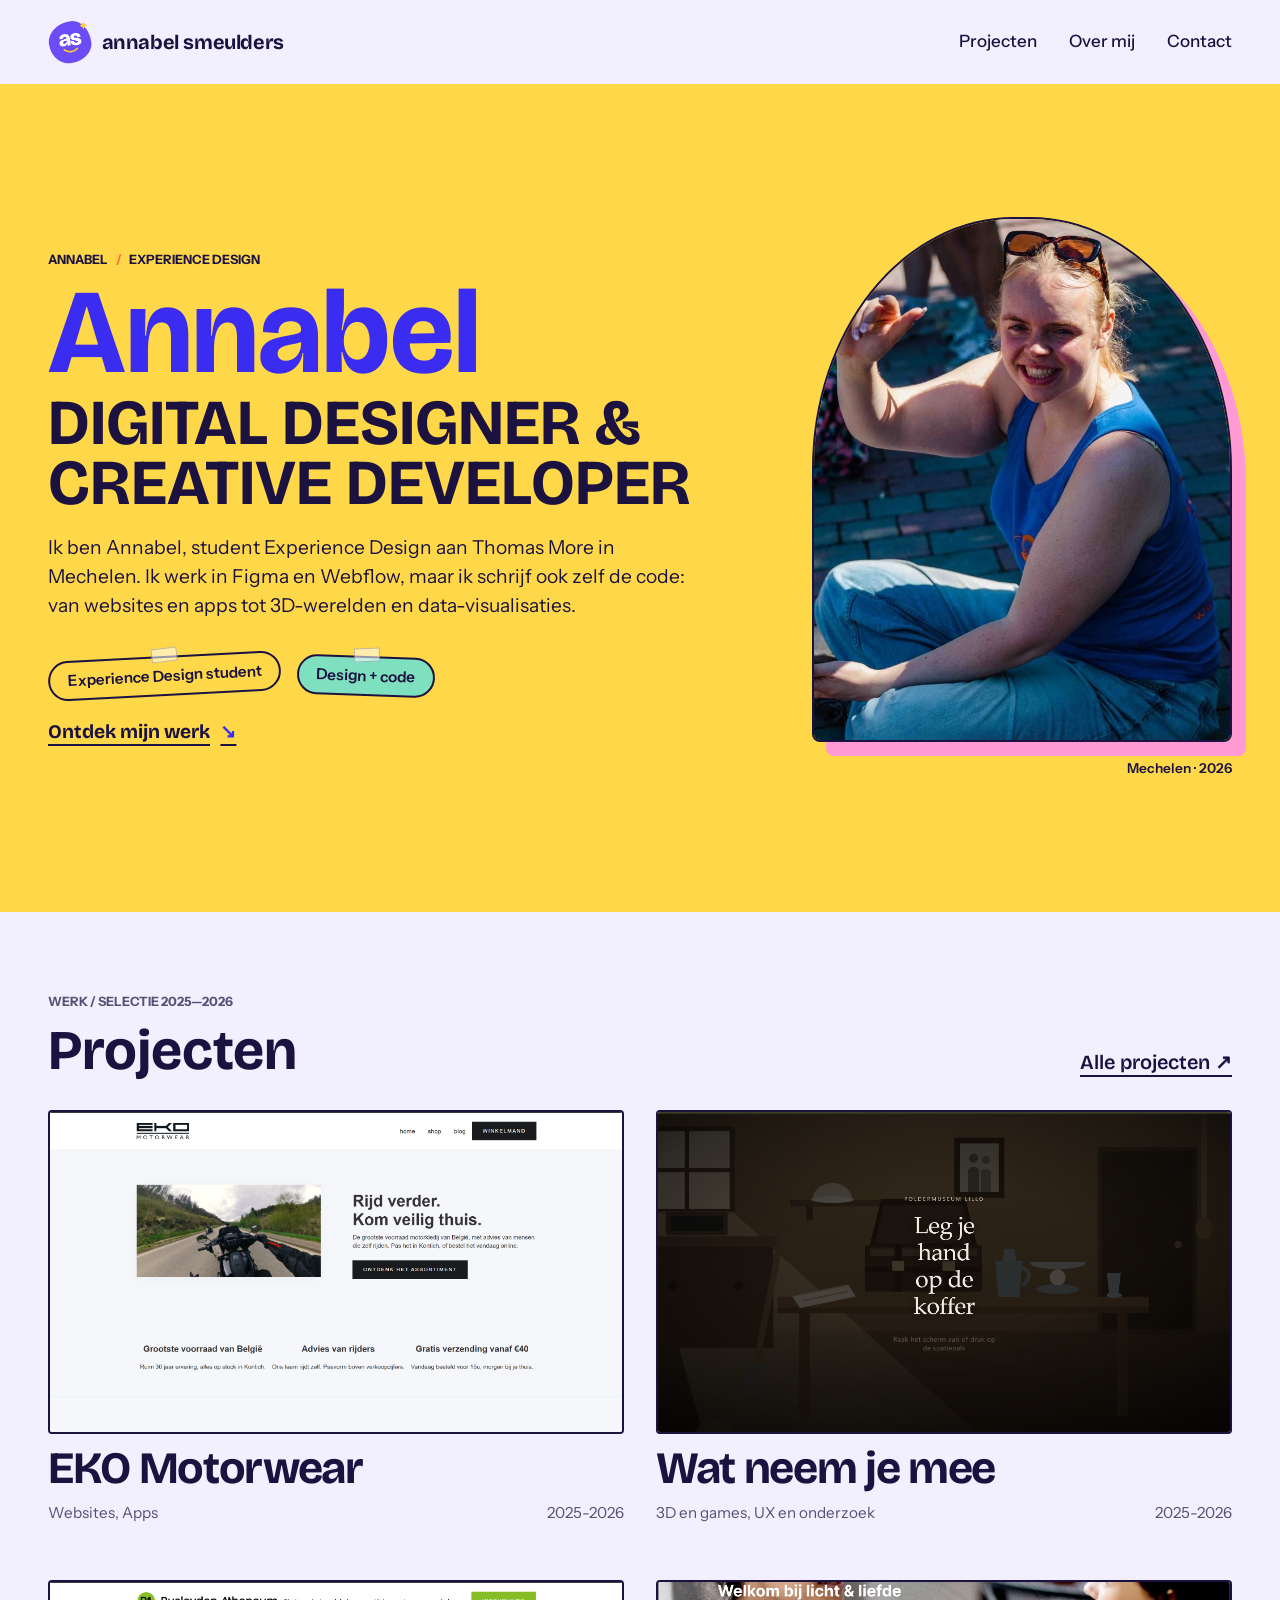
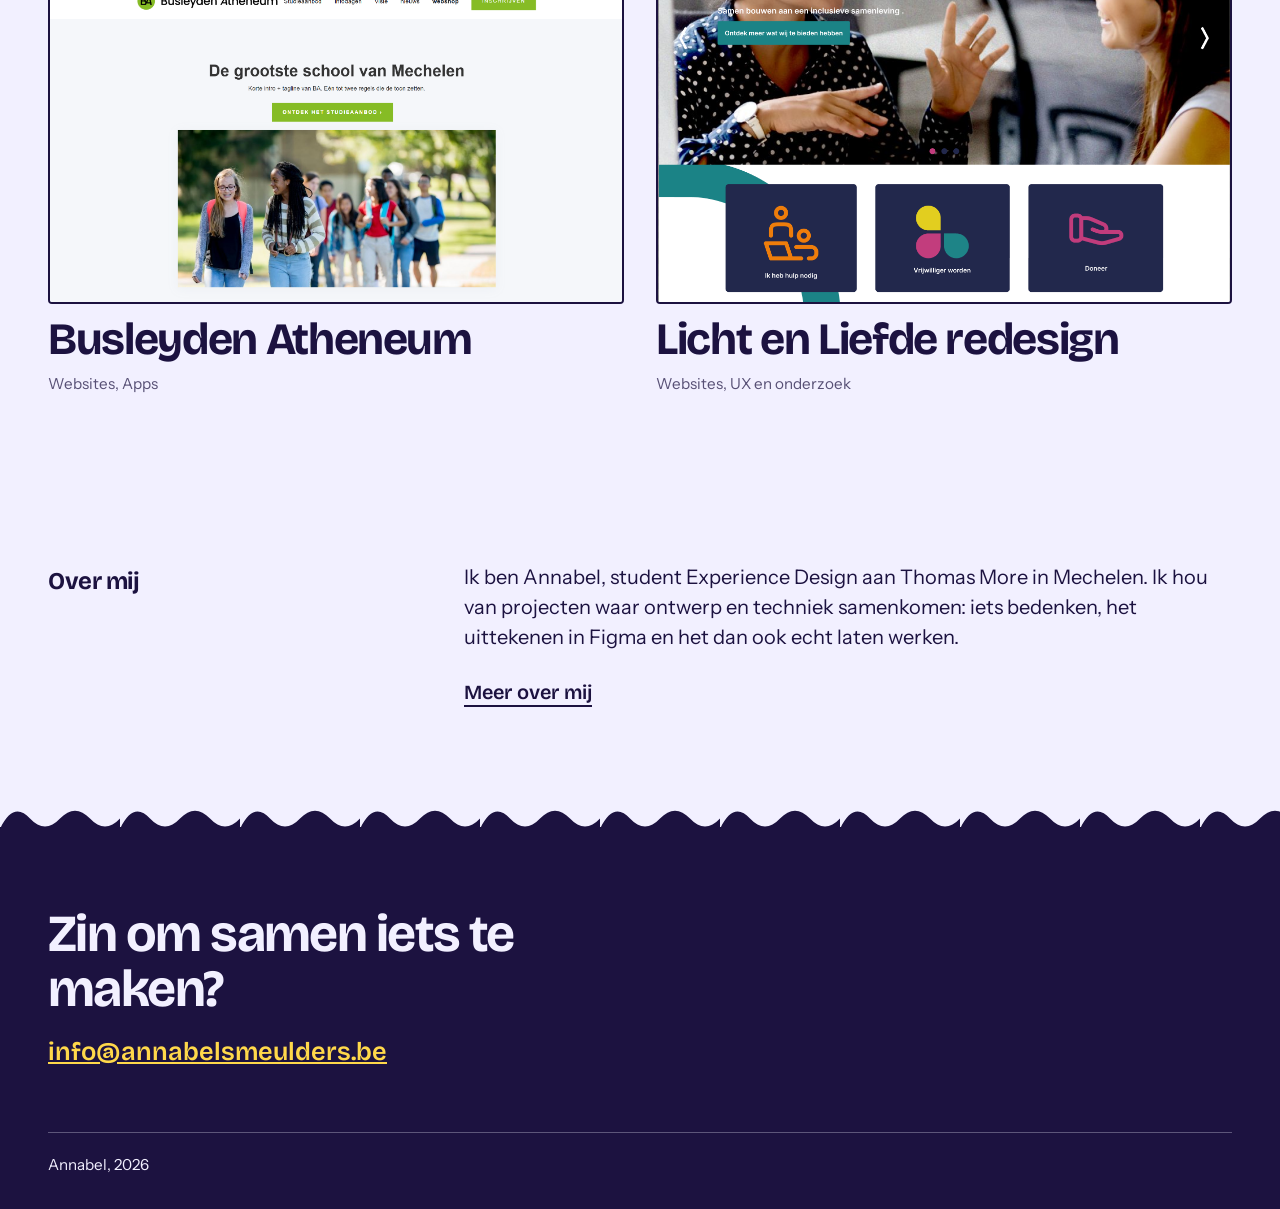
==== index.html @ 8a9bc987 "Eerste versie van het portfolio Co-Authored-By: Claude Opus 5.5 <noreply@anthropic.com>" ====
<!doctype html>
<html lang="nl">
<head>
  <meta charset="utf-8">
  <meta name="viewport" content="width=device-width, initial-scale=1">
  <title>Annabel | Portfolio Experience Design</title>
  <meta name="description" content="Portfolio van Annabel, student Experience Design in Mechelen. Websites, apps, Unity en 3D, data-visualisatie en meer.">
  <meta property="og:type" content="website">
  <meta property="og:title" content="Annabel | Portfolio Experience Design">
  <meta property="og:description" content="Websites, apps, Unity en 3D, data-visualisatie en meer.">
  <meta name="theme-color" content="#f2f0ff">
  <link rel="icon" href="favicon.svg" type="image/svg+xml">
  <link rel="preconnect" href="https://fonts.googleapis.com">
  <link rel="preconnect" href="https://fonts.gstatic.com" crossorigin>
  <link href="https://fonts.googleapis.com/css2?family=Bricolage+Grotesque:opsz,wght@12..96,400..800&family=Instrument+Sans:wght@400..700&display=swap" rel="stylesheet">
  <link rel="stylesheet" href="css/style.css">
</head>
<body data-pagina="home">
<!-- pssst. typ ergens op deze site het woord snake. -->
<main id="main">
  <section class="hero">
    <div class="hero-layout wrap">
      <div class="hero-copy">
        <p class="hero-overline">ANNABEL <span>/</span> EXPERIENCE DESIGN</p>
        <p class="hero-naam" aria-hidden="true">Annabel</p>
        <h1 id="kop"></h1>
        <p class="intro" id="intro"></p>
        <ul class="rollen" id="rollen"></ul>
        <a class="hero-cta" href="#werk">Ontdek mijn werk <span aria-hidden="true">↘</span></a>
      </div>
      <figure class="hero-portret">
        <img class="hero-foto" src="assets/annabel-over-mij.jpg" alt="Annabel lachend buiten in de zon">
        <figcaption>Mechelen · 2026</figcaption>
      </figure>
    </div>
  </section>

  <section class="wrap werk-home" id="werk" aria-labelledby="werk-kop">
    <div class="werk-heading">
      <div>
        <p class="werk-overline">WERK / SELECTIE 2025—2026</p>
        <h2 id="werk-kop">Projecten</h2>
      </div>
      <a class="meer" href="projecten.html">Alle projecten <span aria-hidden="true">↗</span></a>
    </div>
    <ul class="lijst" id="uitgelicht"></ul>
  </section>

  <section class="wrap duo">
    <h2>Over mij</h2>
    <div>
      <p id="over-tekst"></p>
      <a class="meer" href="over-mij.html">Meer over mij</a>
    </div>
  </section>
</main>
<noscript><p class="wrap">Deze site heeft JavaScript nodig om de projecten te tonen. Zet JavaScript aan of mail me via de knop onderaan.</p></noscript>
<script src="content.js"></script>
<script src="js/app.js"></script>
<script src="js/snake.js"></script>
</body>
</html>
---- css/style.css ----
/* ==========================================================================
   STIJL
   Kleuren en lettertypes staan bovenaan als variabelen: pas ze daar aan en
   de hele site verandert mee.
   ========================================================================== */

:root {
  --papier: #f2f0ff;
  --inkt: #1c1240;
  --blauw: #3a2cf0;
  --oranje: #ff6a3d;
  --geel: #ffd84a;
  --roze: #ff9ad5;
  --mint: #7fe0c0;

  --lijn: rgba(28, 18, 64, 0.18);
  --gedempt: rgba(28, 18, 64, 0.72);

  --rand: clamp(1.25rem, 4vw, 3rem);
  --max: 1200px;

  --kop: "Bricolage Grotesque", "Arial Rounded MT Bold", "Helvetica Neue", Arial, sans-serif;
  --tekst: "Instrument Sans", system-ui, -apple-system, "Segoe UI", Roboto, sans-serif;
}

*,
*::before,
*::after {
  box-sizing: border-box;
}

html {
  -webkit-text-size-adjust: 100%;
}

body {
  margin: 0;
  background: var(--papier);
  color: var(--inkt);
  font: 400 1.0625rem/1.6 var(--tekst);
}

img,
svg {
  display: block;
  max-width: 100%;
}

a {
  color: inherit;
}

h1,
h2,
h3 {
  font-family: var(--kop);
  margin: 0;
}

.wrap {
  width: min(100% - 2 * var(--rand), var(--max));
  margin-inline: auto;
}

:focus-visible {
  outline: 3px solid var(--oranje);
  outline-offset: 3px;
  border-radius: 4px;
}

.skip {
  position: absolute;
  left: var(--rand);
  top: -5rem;
  z-index: 100;
  background: var(--inkt);
  color: var(--papier);
  padding: 0.6rem 1rem;
  border-radius: 999px;
}
.skip:focus {
  top: 1rem;
}

/* ---------- Kop en menu ---------- */

.kop {
  display: flex;
  justify-content: space-between;
  align-items: center;
  padding-block: 1.25rem;
}

.logo {
  font: 700 1.25rem/1 var(--kop);
  letter-spacing: -0.02em;
  text-decoration: none;
  display: inline-flex;
  align-items: center;
  gap: 0.6rem;
}
.logo img {
  width: 44px;
  height: 44px;
  object-fit: contain;
  transition: transform 0.15s;
}
.logo:hover img {
  transform: rotate(-8deg) scale(1.05);
}
.logo:hover {
  color: var(--blauw);
}
.logo span,
.menu a {
  white-space: nowrap;
}
@media (max-width: 640px) {
  .logo span {
    display: none;
  }
}

.menu {
  display: flex;
  gap: clamp(1rem, 3vw, 2rem);
}

.menu a {
  text-decoration: none;
  font-weight: 500;
  padding-block: 0.25rem;
}

.menu a:hover,
.menu a[aria-current="page"] {
  text-decoration: underline;
  text-decoration-thickness: 2px;
  text-underline-offset: 0.3em;
}

.menu a[aria-current="page"] {
  text-decoration-color: var(--blauw);
}

/* ---------- Hero ---------- */

.hero {
  display: flex;
  align-items: center;
  min-height: min(840px, calc(100svh - 72px));
  padding-block: 4rem;
  background: var(--geel);
  overflow: hidden;
}

.hero-layout {
  display: grid;
  grid-template-columns: minmax(0, 1.15fr) minmax(280px, 0.8fr);
  align-items: center;
  gap: clamp(2rem, 5vw, 5rem);
}

.hero-copy {
  min-width: 0;
  position: relative;
  z-index: 1;
}

.hero-overline,
.werk-overline {
  margin: 0 0 0.75rem;
  font-size: 0.8rem;
  font-weight: 700;
}

.hero-overline span {
  color: var(--oranje);
  padding-inline: 0.35rem;
}

.hero-naam {
  margin: 0 0 0.75rem;
  color: var(--blauw);
  font: 700 7.5rem/0.82 var(--kop);
}

.hero-portret {
  width: 100%;
  max-width: 420px;
  justify-self: end;
  margin: 0;
}

.hero-foto {
  width: 100%;
  aspect-ratio: 4 / 5;
  object-fit: cover;
  border: 2px solid var(--inkt);
  border-radius: 48% 48% 8px 8px;
  box-shadow: 14px 14px 0 var(--roze);
  animation: portret-zweef 5.5s ease-in-out infinite;
}

@keyframes portret-zweef {
  50% {
    transform: translateY(-8px) rotate(1deg);
    box-shadow: 12px 16px 0 var(--mint);
  }
}

.hero h1 {
  max-width: 20ch;
  font-size: 4rem;
  font-weight: 700;
  line-height: 0.94;
}

.intro {
  margin: 1.25rem 0 0;
  max-width: 54ch;
  font-size: 1.2rem;
  line-height: 1.5;
}

.hero-portret figcaption {
  margin-top: 1rem;
  text-align: right;
  font-size: 0.85rem;
  font-weight: 600;
}

.hero-cta {
  display: inline-flex;
  align-items: center;
  gap: 0.65rem;
  margin-top: 1.5rem;
  font: 700 1.2rem/1.2 var(--kop);
  text-decoration-thickness: 2px;
  text-underline-offset: 0.3em;
}

.hero-cta span {
  display: inline-block;
  color: var(--blauw);
  transition: transform 0.2s ease;
}

.hero-cta:hover span {
  transform: translate(3px, 3px);
}

.loopband {
  overflow: hidden;
  background: var(--inkt);
  color: var(--papier);
  border-block: 2px solid var(--inkt);
}

.loopband-track {
  display: flex;
  align-items: center;
  gap: 1.5rem;
  width: max-content;
  padding-block: 0.85rem;
  animation: band-loop 28s linear infinite;
}

.loopband-track span {
  font: 700 1.1rem/1 var(--kop);
}

.loopband-track span:nth-child(even) {
  color: var(--roze);
}

@keyframes band-loop {
  to { transform: translateX(-50%); }
}

.werk-home {
  padding-block: 5rem;
}

.werk-heading {
  display: flex;
  justify-content: space-between;
  align-items: end;
  gap: 2rem;
  margin-bottom: 2rem;
}

.werk-overline {
  color: var(--gedempt);
}

.werk-heading h2 {
  font: 700 3.5rem/0.95 var(--kop);
}

.werk-heading .meer {
  flex: 0 0 auto;
  margin: 0 0 0.25rem;
}

#uitgelicht {
  display: grid;
  grid-template-columns: repeat(2, minmax(0, 1fr));
  gap: 3.5rem 2rem;
  padding: 0;
  border: 0;
}

#uitgelicht > li {
  min-width: 0;
  border: 0;
}

#uitgelicht .rij {
  display: grid;
  grid-template-columns: minmax(0, 1fr);
  grid-template-areas: "thumb" "titel" "info";
  gap: 0.85rem;
  padding: 0;
}

#uitgelicht .rij-thumb {
  width: 100%;
  aspect-ratio: 16 / 9;
  border-radius: 4px;
  transition: transform 0.35s cubic-bezier(0.2, 0.7, 0.2, 1);
}

#uitgelicht .rij:hover .rij-thumb,
#uitgelicht .rij:focus-visible .rij-thumb {
  transform: translateY(-5px) rotate(-1deg);
}

#uitgelicht .rij-titel {
  font-size: 2.8rem;
  line-height: 0.95;
}

#uitgelicht .rij-info {
  flex-direction: row;
  justify-content: space-between;
  gap: 1rem;
  text-align: left;
}

@media (max-width: 899px) {
  .hero {
    min-height: 0;
    padding-block: 3.5rem;
  }
  .hero-layout {
    grid-template-columns: minmax(0, 1fr);
    gap: 2.5rem;
  }
  .hero-naam {
    font-size: 6rem;
  }
  .hero h1 {
    font-size: 3.5rem;
  }
  .hero-portret {
    max-width: 360px;
  }
}

@media (max-width: 720px) {
  .hero {
    padding-block: 3rem;
  }
  .hero-layout {
    gap: 2rem;
  }
  .hero-naam {
    font-size: 4.5rem;
  }
  .hero h1 {
    font-size: 2.75rem;
  }
  .intro {
    font-size: 1.05rem;
  }
  .hero-portret {
    max-width: 280px;
    justify-self: center;
  }
  .werk-home {
    padding-block: 3.5rem;
  }
  .werk-heading {
    align-items: flex-start;
    flex-direction: column;
    gap: 1rem;
  }
  .werk-heading h2 {
    font-size: 2.5rem;
  }
  #uitgelicht {
    grid-template-columns: minmax(0, 1fr);
    gap: 2.5rem;
  }
  #uitgelicht > li:first-child {
    grid-column: auto;
  }
  #uitgelicht .rij-titel {
    font-size: 2.4rem;
  }
}

/* ---------- Stickers: de rollen-badges onder de intro ---------- */

.rollen {
  list-style: none;
  display: flex;
  flex-wrap: wrap;
  gap: 0.9rem 1rem;
  margin: 2.25rem 0 0;
  padding: 0;
}

.sticker {
  position: relative;
  font: 600 0.95rem/1.2 var(--tekst);
  background: var(--papier);
  border: 2px solid var(--inkt);
  border-radius: 999px;
  padding: 0.55rem 1.1rem;
}

/* elke sticker krijgt een eigen kleur, een eigen scheve hoek en een "plakbandje" */
.sticker::before {
  content: "";
  position: absolute;
  top: -0.6rem;
  left: 50%;
  width: 1.6rem;
  height: 0.85rem;
  background: rgba(255, 255, 255, 0.55);
  border: 1px solid rgba(28, 18, 64, 0.25);
  transform: translateX(-50%) rotate(-4deg);
}

.sticker.s0 { background: var(--geel); transform: rotate(-3deg); }
.sticker.s1 { background: var(--mint); transform: rotate(2deg); }
.sticker.s2 { background: var(--roze); transform: rotate(-2deg); }
.sticker.s3 { background: #d8d2ff; transform: rotate(3deg); }

.sticker:hover {
  transform: rotate(0deg) scale(1.06);
}

/* De woorden van de kop schuiven één keer omhoog. */
.w {
  display: inline-block;
  overflow: hidden;
  vertical-align: top;
  padding: 0 0.04em 0.12em;
  margin: 0 -0.04em -0.12em;
}
.w > span {
  display: inline-block;
  animation: op 0.75s cubic-bezier(0.2, 0.7, 0.2, 1) both;
  animation-delay: calc(var(--i) * 60ms);
}
@keyframes op {
  from {
    transform: translateY(105%);
  }
}

/* ---------- Projectenlijst (het hart van de site) ---------- */

.lijst {
  list-style: none;
  margin: 0;
  padding: 0;
  border-top: 2px solid var(--inkt);
}

.lijst > li {
  border-bottom: 1px solid var(--lijn);
  animation: rij-binnen 0.65s cubic-bezier(0.2, 0.7, 0.2, 1) both;
}
.lijst > li:nth-child(2) { animation-delay: 80ms; }
.lijst > li:nth-child(3) { animation-delay: 160ms; }
.lijst > li:nth-child(4) { animation-delay: 240ms; }
.lijst > li:nth-child(5) { animation-delay: 320ms; }
.lijst > li:nth-child(6) { animation-delay: 400ms; }
@keyframes rij-binnen {
  from {
    opacity: 0;
    transform: translateY(16px);
  }
}

.rij {
  display: grid;
  grid-template-columns: 1fr auto 112px;
  grid-template-areas: "titel info thumb";
  align-items: center;
  gap: 0.25rem 1.5rem;
  padding-block: clamp(0.9rem, 2vw, 1.4rem);
  text-decoration: none;
}

.rij-titel {
  grid-area: titel;
  font: 700 clamp(2rem, 6vw, 4.75rem) / 1 var(--kop);
  letter-spacing: -0.03em;
}

.rij-info {
  grid-area: info;
  display: flex;
  flex-direction: column;
  text-align: right;
  font-size: 0.95rem;
  line-height: 1.35;
  color: var(--gedempt);
}

.rij-thumb {
  grid-area: thumb;
  aspect-ratio: 4 / 3;
  border: 2px solid var(--inkt);
  border-radius: 12px;
  overflow: hidden;
}

/* Bij hover of toetsenbord-focus: titel wordt blauw en de cover draait even */
.rij-titel {
  display: inline-block;
  transition: transform 0.15s, color 0.15s;
}
.rij:hover .rij-titel,
.rij:focus-visible .rij-titel {
  color: var(--blauw);
  transform: rotate(-1.5deg);
}
.rij-thumb {
  transition: transform 0.2s;
}
.rij:hover .rij-thumb,
.rij:focus-visible .rij-thumb {
  transform: rotate(-5deg) scale(1.12);
}

.meer {
  display: inline-block;
  margin-top: 1.75rem;
  font: 600 1.25rem/1.2 var(--kop);
  text-decoration: underline;
  text-decoration-thickness: 2px;
  text-underline-offset: 0.3em;
}
.meer:hover {
  color: var(--blauw);
}

.cover svg,
.cover img,
.rij-thumb svg,
.rij-thumb img {
  width: 100%;
  height: 100%;
  object-fit: cover;
}

/* Telefoon: cover rechts naast titel en info */
@media (max-width: 720px) {
  .rij {
    grid-template-columns: 1fr 84px;
    grid-template-areas:
      "titel thumb"
      "info thumb";
  }
  .rij-info {
    text-align: left;
  }
  .rij-thumb {
    aspect-ratio: 1;
  }
}

/* ---------- Confetti en toast (Konami-code) ---------- */

.confetti-laag {
  position: fixed;
  inset: 0;
  pointer-events: none;
  overflow: hidden;
  z-index: 200;
}
.confetti-laag i {
  position: absolute;
  top: -12px;
  left: var(--x);
  width: 9px;
  height: 13px;
  background: var(--k);
  border-radius: 2px;
  opacity: 0.95;
  animation: confetti-val var(--d) var(--v) cubic-bezier(0.4, 0, 0.6, 1) forwards;
}
@keyframes confetti-val {
  to {
    transform: translateY(105vh) rotate(var(--r));
    opacity: 0.5;
  }
}

.toast {
  position: fixed;
  left: 50%;
  bottom: 2rem;
  z-index: 210;
  background: var(--inkt);
  color: var(--papier);
  padding: 0.85rem 1.4rem;
  border-radius: 999px;
  font-weight: 600;
  box-shadow: 4px 4px 0 rgba(0, 0, 0, 0.25);
  opacity: 0;
  transform: translate(-50%, 16px);
  transition: opacity 0.3s, transform 0.3s;
}
.toast.zichtbaar {
  opacity: 1;
  transform: translate(-50%, 0);
}

/* ---------- Snake (verstopte verrassing) ---------- */

.snake-overlay {
  position: fixed;
  inset: 0;
  z-index: 300;
  display: flex;
  align-items: center;
  justify-content: center;
  padding: 1rem;
  background: rgba(28, 18, 64, 0.6);
}
.snake-overlay[hidden] {
  display: none;
}
.snake-card {
  position: relative;
  width: min(92vw, 380px);
  text-align: center;
  background: var(--papier);
  border: 3px solid var(--inkt);
  border-radius: 24px;
  box-shadow: 8px 8px 0 var(--inkt);
  padding: 1.75rem;
  transform: rotate(-1deg);
}
.snake-close {
  position: absolute;
  top: 0.6rem;
  right: 0.6rem;
  width: 2.15rem;
  height: 2.15rem;
  border-radius: 999px;
  border: 2px solid var(--inkt);
  background: var(--roze);
  font-size: 1.2rem;
  line-height: 1;
  cursor: pointer;
}
.snake-kicker {
  margin: 0;
  font-size: 0.85rem;
  font-weight: 700;
  color: var(--blauw);
}
.snake-titel {
  margin: 0.2rem 0 0.85rem;
  font-size: 1.6rem;
  letter-spacing: -0.02em;
}
.snake-score-row {
  display: flex;
  justify-content: center;
  gap: 1.5rem;
  margin-bottom: 0.85rem;
  font-size: 0.95rem;
}
#snakeCanvas {
  display: block;
  margin: 0 auto;
  max-width: 100%;
  height: auto;
  border: 2px solid var(--inkt);
  border-radius: 12px;
  touch-action: none;
}
.snake-hint {
  margin: 0.85rem 0 0.5rem;
  font-size: 0.85rem;
  color: var(--gedempt);
}
.snake-dpad {
  display: grid;
  grid-template-columns: repeat(3, 2.5rem);
  grid-template-rows: repeat(2, 2.5rem);
  gap: 0.4rem;
  justify-content: center;
  margin-top: 0.75rem;
}
.snake-dpad button {
  border: 2px solid var(--inkt);
  border-radius: 10px;
  background: var(--geel);
  font-size: 1.05rem;
  cursor: pointer;
  box-shadow: 2px 2px 0 var(--inkt);
}
.snake-dpad button[data-dir="up"] { grid-column: 2; grid-row: 1; }
.snake-dpad button[data-dir="left"] { grid-column: 1; grid-row: 2; }
.snake-dpad button[data-dir="down"] { grid-column: 2; grid-row: 2; }
.snake-dpad button[data-dir="right"] { grid-column: 3; grid-row: 2; }

@media (hover: hover) and (pointer: fine) {
  .snake-dpad {
    display: none; /* op desktop speel je toch met het toetsenbord */
  }
}

/* ---------- Duo-blok (label links, tekst rechts) ---------- */

.duo {
  display: grid;
  grid-template-columns: minmax(0, 1fr) minmax(0, 2fr);
  gap: 1rem 2rem;
  padding-block: clamp(3rem, 8vw, 5.5rem);
}
.duo h2 {
  font-size: 1.5rem;
  letter-spacing: -0.02em;
}
.duo p {
  margin: 0;
  max-width: 62ch;
  font-size: 1.25rem;
  line-height: 1.5;
}

/* ---------- Projectenpagina ---------- */

.paginakop {
  padding-top: clamp(2rem, 6vw, 4rem);
  padding-bottom: 2rem;
}
.paginakop h1 {
  font-size: clamp(2.6rem, 8vw, 6rem);
  line-height: 0.95;
  letter-spacing: -0.035em;
  font-weight: 700;
}

.filters {
  display: flex;
  flex-wrap: wrap;
  gap: 0.6rem;
  margin-bottom: 1rem;
}

.chip {
  font: 600 1rem/1 var(--tekst);
  color: inherit;
  background: var(--papier);
  border: 2px solid var(--inkt);
  border-radius: 999px;
  padding: 0.55rem 1rem;
  cursor: pointer;
  box-shadow: 3px 3px 0 var(--inkt);
  transition: transform 0.12s, box-shadow 0.12s, background 0.12s;
}
.chip:hover {
  transform: translate(-1px, -1px);
  box-shadow: 4px 4px 0 var(--inkt);
}
.chip[aria-pressed="true"] {
  background: var(--blauw);
  color: #fff;
  transform: translate(2px, 2px);
  box-shadow: 1px 1px 0 var(--inkt);
}

.teller {
  margin: 0 0 1.5rem;
  color: var(--gedempt);
  font-size: 0.95rem;
}

.klein {
  padding-block: clamp(3rem, 8vw, 5rem);
}
.klein h2 {
  font-size: 1.5rem;
  letter-spacing: -0.02em;
  margin-bottom: 1rem;
}
.klein-lijst {
  list-style: none;
  margin: 0;
  padding: 0;
  border-top: 2px solid var(--inkt);
}
.klein-rij {
  display: grid;
  grid-template-columns: minmax(0, 1fr) minmax(0, 2fr) minmax(0, 1fr);
  gap: 0.25rem 2rem;
  padding-block: 1rem;
  border-bottom: 1px solid var(--lijn);
}
.klein-rij strong {
  font: 700 1.125rem/1.3 var(--kop);
}
.klein-rij span:last-child {
  color: var(--gedempt);
  text-align: right;
}

/* ---------- Projectpagina ---------- */

.project {
  padding-top: clamp(1.5rem, 4vw, 2.5rem);
  padding-bottom: clamp(3rem, 8vw, 5rem);
}
.terug {
  display: inline-block;
  margin-bottom: 1.5rem;
  font-weight: 500;
}
.project h1 {
  font-size: clamp(2.6rem, 8vw, 6rem);
  line-height: 0.95;
  letter-spacing: -0.035em;
  font-weight: 700;
  max-width: 16ch;
}
.lead {
  margin: 1.5rem 0 0;
  max-width: 50ch;
  font-size: clamp(1.15rem, 2vw, 1.4rem);
  line-height: 1.45;
}

.knoppen {
  display: flex;
  flex-wrap: wrap;
  gap: 0.75rem;
  margin-top: 1.75rem;
}
.knop {
  display: inline-block;
  padding: 0.8rem 1.35rem;
  border-radius: 999px;
  background: var(--geel);
  color: var(--inkt);
  font-weight: 700;
  text-decoration: none;
  border: 2px solid var(--inkt);
  box-shadow: 4px 4px 0 var(--inkt);
  transition: transform 0.12s, box-shadow 0.12s;
}
.knop:hover {
  transform: translate(-2px, -2px);
  box-shadow: 6px 6px 0 var(--inkt);
}
.knop:active {
  transform: translate(2px, 2px);
  box-shadow: 1px 1px 0 var(--inkt);
}

.meta {
  display: grid;
  grid-template-columns: repeat(auto-fit, minmax(170px, 1fr));
  gap: 1.25rem 2rem;
  margin: 2.5rem 0;
  padding-top: 1.25rem;
  border-top: 2px solid var(--inkt);
}
.meta dt {
  font-size: 0.9rem;
  color: var(--gedempt);
}
.meta dd {
  margin: 0.15rem 0 0;
  font-weight: 500;
}

.cover {
  position: relative;
  aspect-ratio: 16 / 9;
  border-radius: 16px;
  overflow: hidden;
  border: 2px solid var(--inkt);
  transform: rotate(-0.6deg);
}
.cover::after {
  content: "";
  position: absolute;
  top: -0.7rem;
  left: 2rem;
  width: 3.5rem;
  height: 1.5rem;
  background: rgba(255, 255, 255, 0.6);
  border: 1px solid rgba(28, 18, 64, 0.3);
  transform: rotate(-5deg);
  z-index: 2;
}

.sectie {
  display: grid;
  grid-template-columns: minmax(0, 1fr) minmax(0, 2fr);
  gap: 1rem 2rem;
  padding-block: clamp(2rem, 5vw, 3rem);
  border-top: 1px solid var(--lijn);
}
.sectie:first-of-type {
  margin-top: clamp(2rem, 5vw, 3.5rem);
  border-top: 2px solid var(--inkt);
}
.sectie h2 {
  font-size: 1.5rem;
  letter-spacing: -0.02em;
}
.tekst {
  max-width: 62ch;
}
.tekst p {
  margin: 0 0 1em;
}
.tekst p:last-child {
  margin-bottom: 0;
}
.tekst ul {
  margin: 0;
  padding-left: 1.2em;
}
.tekst li {
  margin-bottom: 0.5em;
}
.stap + .stap {
  margin-top: 1.75rem;
}
.stap h3 {
  font-size: 1.15rem;
  letter-spacing: -0.01em;
  margin-bottom: 0.35rem;
}
.stap p {
  margin: 0;
}

.media {
  display: grid;
  gap: 1.5rem;
  grid-template-columns: repeat(auto-fit, minmax(min(100%, 320px), 1fr));
}
.media img {
  width: 100%;
  border-radius: 16px;
  border: 2px solid var(--inkt);
}
.media figcaption {
  margin-top: 0.5rem;
  font-size: 0.95rem;
  color: var(--gedempt);
}
.video {
  grid-column: 1 / -1;
  aspect-ratio: 16 / 9;
  border-radius: 16px;
  overflow: hidden;
  border: 2px solid var(--inkt);
}
.video iframe {
  width: 100%;
  height: 100%;
  border: 0;
}

.volgende {
  margin-top: clamp(3rem, 8vw, 5rem);
}
.volgende > p {
  margin: 0 0 0.75rem;
  font-weight: 500;
}

/* ---------- Over mij en contact ---------- */

.over {
  display: grid;
  grid-template-columns: minmax(0, 3fr) minmax(0, 2fr);
  gap: clamp(2rem, 6vw, 5rem);
  padding-bottom: clamp(3rem, 8vw, 5rem);
}
.over .tekst p {
  font-size: 1.2rem;
  line-height: 1.55;
}
.over-foto {
  width: 100%;
  max-width: 420px;
  border-radius: 16px;
  border: 2px solid var(--inkt);
  margin-bottom: 2rem;
}
.groep + .groep {
  margin-top: 2rem;
}
.groep h2 {
  font-size: 1.25rem;
  letter-spacing: -0.02em;
  margin-bottom: 0.75rem;
}
.tags {
  display: flex;
  flex-wrap: wrap;
  gap: 0.6rem;
  list-style: none;
  margin: 0;
  padding: 0;
}
.tags li {
  border: 2px solid var(--inkt);
  background: var(--papier);
  border-radius: 999px;
  padding: 0.3rem 0.85rem;
  font-size: 0.95rem;
  font-weight: 600;
  box-shadow: 2px 2px 0 var(--inkt);
}
.tags li:nth-child(3n+1) { background: var(--geel); }
.tags li:nth-child(3n+2) { background: var(--mint); }
.tags li:nth-child(3n+3) { background: var(--roze); }

.contact-mail {
  position: relative;
  display: inline-block;
  margin-top: 1.75rem;
  padding: 0.9rem 1.75rem;
  background: var(--geel);
  border: 2px solid var(--inkt);
  border-radius: 20px;
  box-shadow: 5px 5px 0 var(--inkt);
  font: 700 clamp(1.5rem, 4.5vw, 2.75rem) / 1.1 var(--kop);
  letter-spacing: -0.03em;
  text-decoration: none;
  overflow-wrap: anywhere;
  transform: rotate(-1deg);
  transition: transform 0.15s, box-shadow 0.15s;
}
.contact-mail:hover {
  transform: rotate(0deg) translate(-2px, -2px);
  box-shadow: 7px 7px 0 var(--inkt);
}
.contact-mail:active {
  transform: translate(3px, 3px);
  box-shadow: 1px 1px 0 var(--inkt);
}
.contact-links {
  list-style: none;
  padding: 0;
  margin: 2.5rem 0 0;
  display: flex;
  flex-wrap: wrap;
  gap: 0.75rem 2rem;
  font-size: 1.15rem;
}
.contact-pagina {
  padding-bottom: clamp(3rem, 8vw, 6rem);
}

/* ---------- Voet ---------- */

.voet {
  position: relative;
  background: var(--inkt);
  color: var(--papier);
  padding-block: clamp(3rem, 8vw, 5rem) 2rem;
  margin-top: 2rem;
}
.voet::before {
  content: "";
  position: absolute;
  top: -1.2rem;
  left: 0;
  width: 100%;
  height: 1.3rem;
  background-color: var(--inkt);
  -webkit-mask: url("data:image/svg+xml,%3Csvg xmlns='http://www.w3.org/2000/svg' viewBox='0 0 120 20' preserveAspectRatio='none'%3E%3Cpath d='M0 20 C 10 0, 20 0, 30 10 S 50 20, 60 10 S 80 0, 90 10 S 110 20, 120 10 L120 20 Z'/%3E%3C/svg%3E") repeat-x;
  mask: url("data:image/svg+xml,%3Csvg xmlns='http://www.w3.org/2000/svg' viewBox='0 0 120 20' preserveAspectRatio='none'%3E%3Cpath d='M0 20 C 10 0, 20 0, 30 10 S 50 20, 60 10 S 80 0, 90 10 S 110 20, 120 10 L120 20 Z'/%3E%3C/svg%3E") repeat-x;
  -webkit-mask-size: 120px 100%;
  mask-size: 120px 100%;
}
.voet h2 {
  font-size: clamp(1.8rem, 4.5vw, 3.25rem);
  line-height: 1.05;
  letter-spacing: -0.03em;
  max-width: 18ch;
}
.voet-mail {
  display: inline-block;
  margin-top: 1.25rem;
  font: 600 clamp(1.15rem, 2.4vw, 1.6rem) / 1.2 var(--kop);
  color: var(--geel);
  overflow-wrap: anywhere;
}
.voet-onder {
  display: flex;
  flex-wrap: wrap;
  justify-content: space-between;
  gap: 1rem 2rem;
  margin-top: clamp(2.5rem, 6vw, 4rem);
  padding-top: 1.25rem;
  border-top: 1px solid rgba(242, 240, 255, 0.3);
  font-size: 0.95rem;
}
.voet-onder ul {
  list-style: none;
  margin: 0;
  padding: 0;
  display: flex;
  flex-wrap: wrap;
  gap: 0.5rem 1.5rem;
}
.voet :focus-visible {
  outline-color: var(--geel);
}

/* ---------- Over mij: de persoon achter alles ---------- */

.persoon {
  padding-block: clamp(2.5rem, 6vw, 4rem) clamp(3rem, 8vw, 5rem);
  border-top: 2px solid var(--inkt);
}
.persoon > h2 {
  font: 700 clamp(2.25rem, 6vw, 3.5rem)/0.95 var(--kop);
  letter-spacing: -0.03em;
}
.persoon-intro {
  max-width: 62ch;
  margin: 1.25rem 0 0;
  font-size: 1.2rem;
  line-height: 1.55;
}
.persoon-blok {
  display: grid;
  grid-template-columns: minmax(0, 2fr) minmax(0, 3fr);
  gap: clamp(1.5rem, 5vw, 4rem);
  align-items: center;
  margin-top: clamp(2.5rem, 6vw, 4rem);
}
.persoon-blok:nth-child(even) img {
  order: 2;
}
.persoon-blok img {
  width: 100%;
  max-height: 560px;
  object-fit: cover;
  object-position: 50% 70%;
  border-radius: 16px;
  border: 2px solid var(--inkt);
}
.persoon-blok .tekst p {
  font-size: 1.125rem;
  line-height: 1.55;
}
.persoon-blok h3 {
  font-size: 1.5rem;
  letter-spacing: -0.02em;
  margin-bottom: 0.75rem;
}

/* ---------- Klein scherm ---------- */

@media (max-width: 720px) {
  .duo,
  .sectie,
  .over,
  .persoon-blok {
    grid-template-columns: 1fr;
  }
  .persoon-blok:nth-child(even) img {
    order: 0;
  }
  .klein-rij {
    grid-template-columns: 1fr;
  }
  .klein-rij span:last-child {
    text-align: left;
  }
}

/* ---------- Minder beweging als iemand dat instelt ---------- */

@media (prefers-reduced-motion: reduce) {
  .w > span {
    animation: none;
  }
  .hero-foto,
  .lijst > li,
  .loopband-track {
    animation: none;
  }
  .hero-cta span,
  #uitgelicht .rij-thumb {
    transition: none;
  }
  .rij-thumb {
    transition: none;
  }
  .rij:hover .rij-thumb,
  .rij:focus-visible .rij-thumb {
    transform: none;
  }
  #uitgelicht .rij:hover .rij-thumb,
  #uitgelicht .rij:focus-visible .rij-thumb {
    transform: none;
  }
}
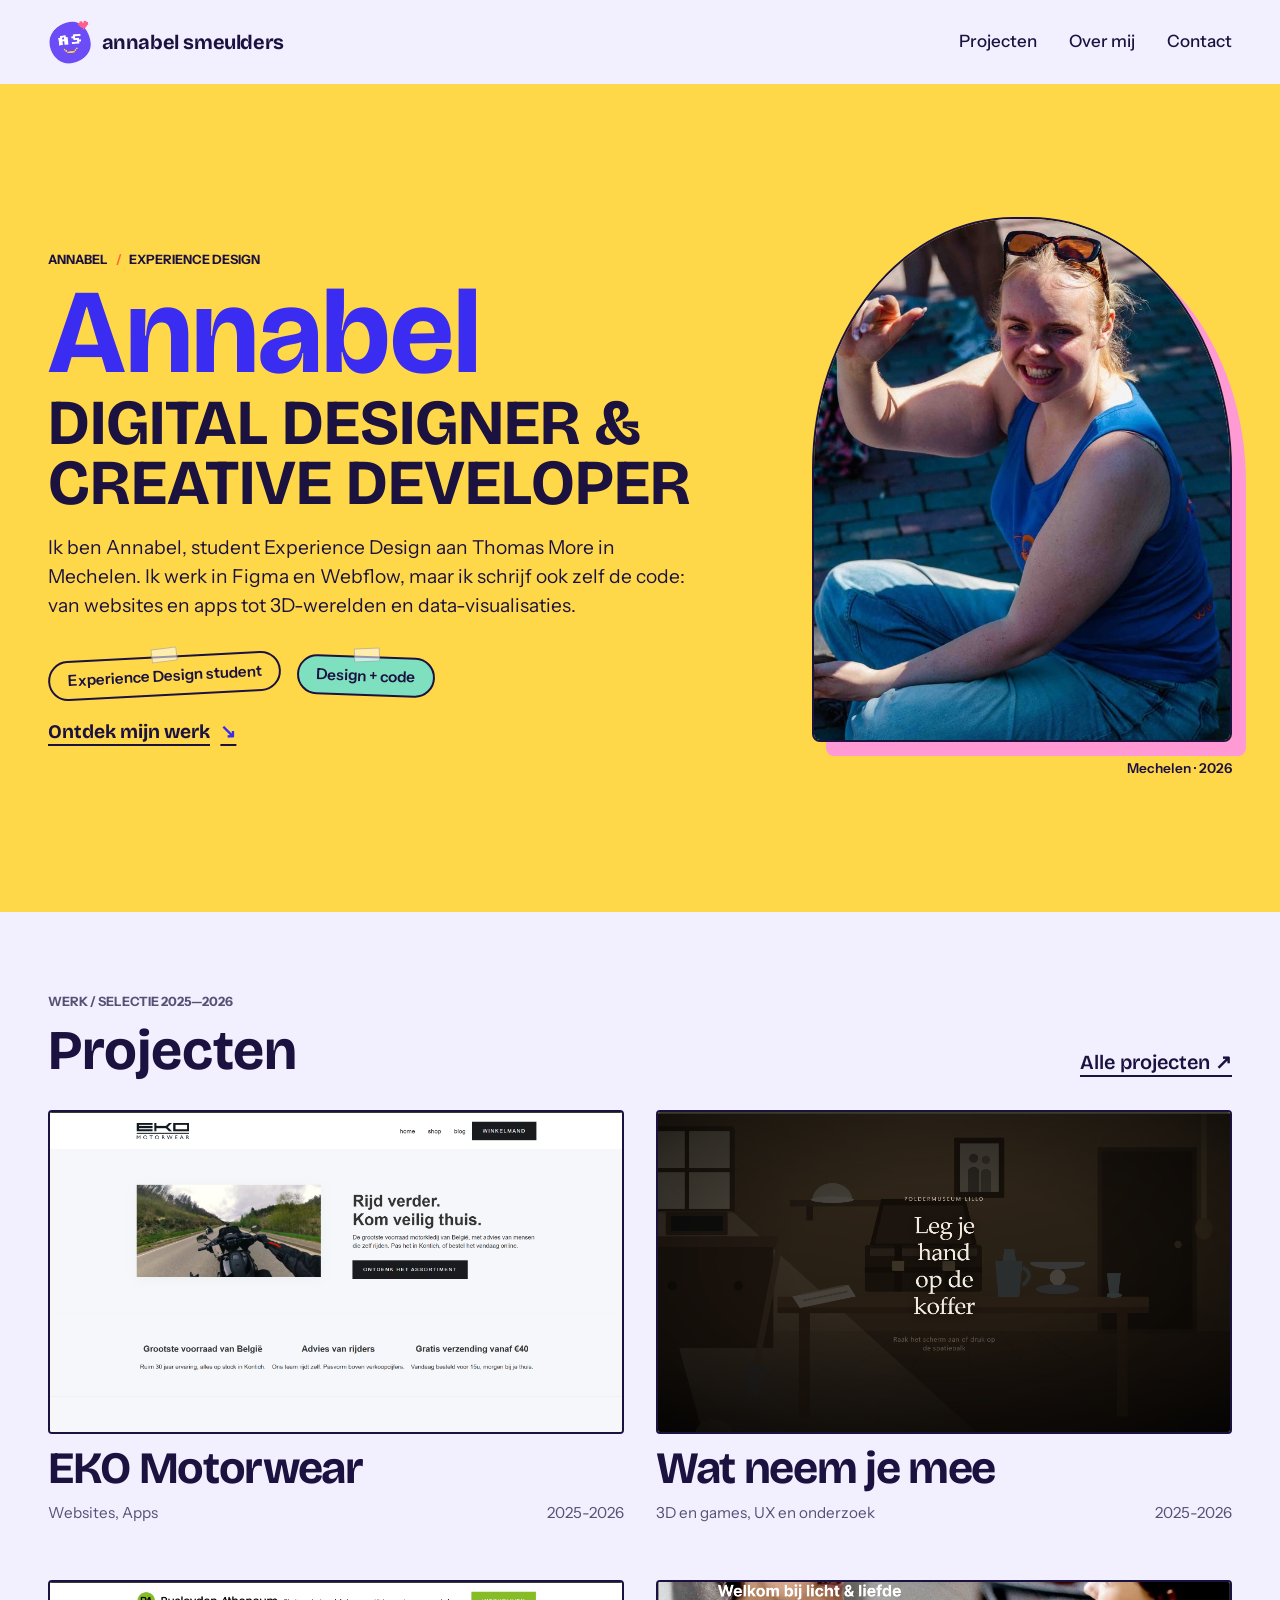
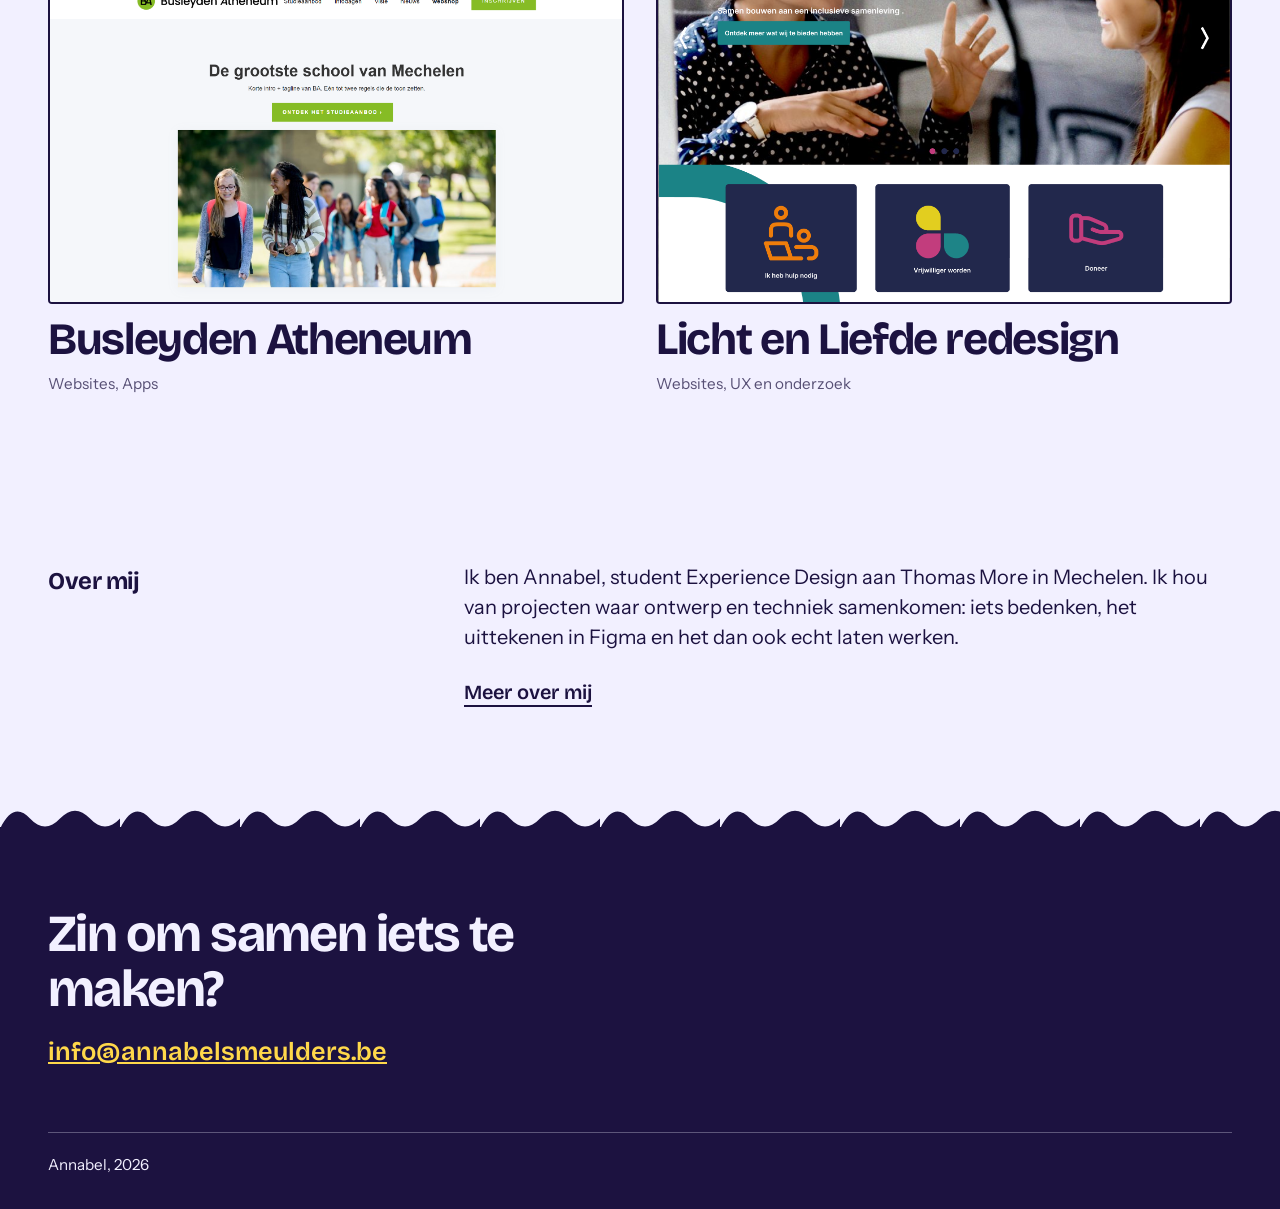
==== commit a4fa4018: "Google Analytics-tag op elke pagina Co-Authored-By: Claude Opus 5.5 <noreply@anthropic.com>" ====
--- a/index.html
+++ b/index.html
@@ -1,6 +1,15 @@
 <!doctype html>
 <html lang="nl">
 <head>
+  <!-- Google tag (gtag.js) -->
+  <script async src="https://www.googletagmanager.com/gtag/js?id=G-RPZGFZX9GP"></script>
+  <script>
+    window.dataLayer = window.dataLayer || [];
+    function gtag(){dataLayer.push(arguments);}
+    gtag('js', new Date());
+
+    gtag('config', 'G-RPZGFZX9GP');
+  </script>
   <meta charset="utf-8">
   <meta name="viewport" content="width=device-width, initial-scale=1">
   <title>Annabel | Portfolio Experience Design</title>
